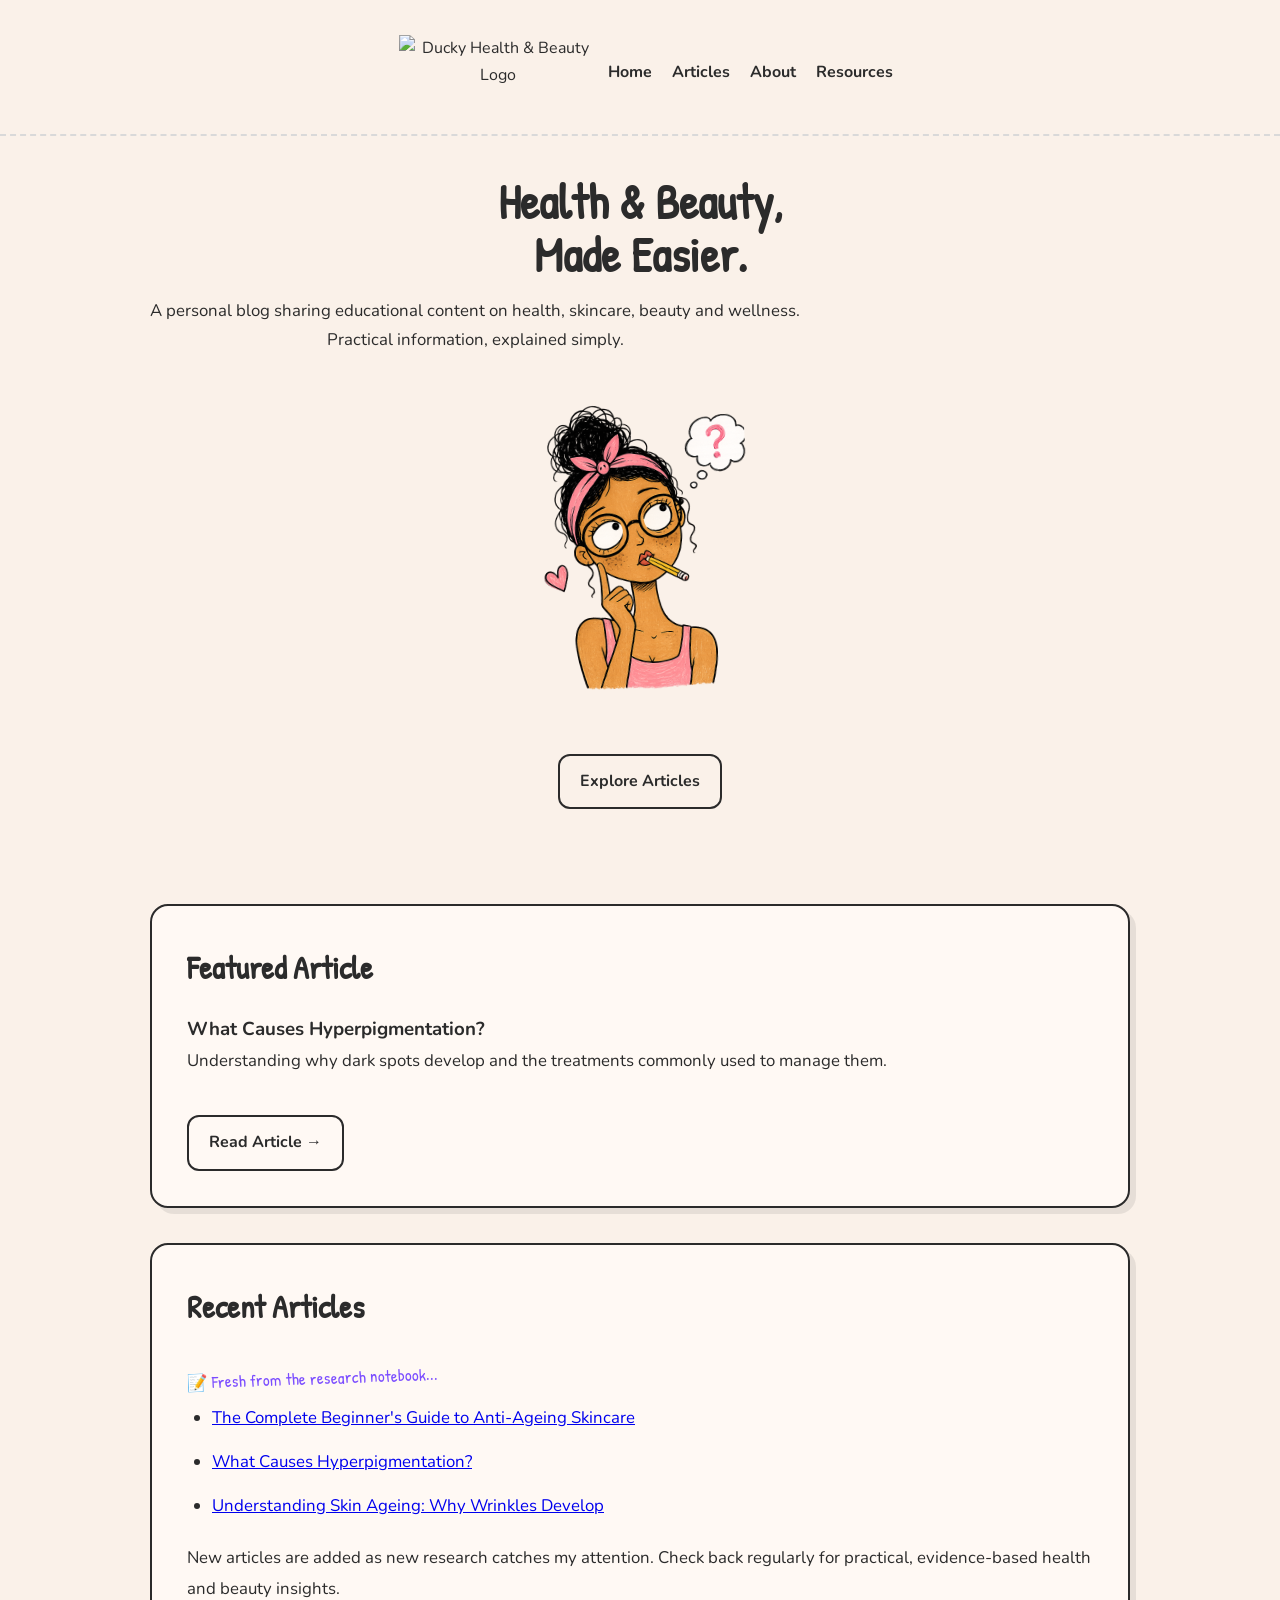
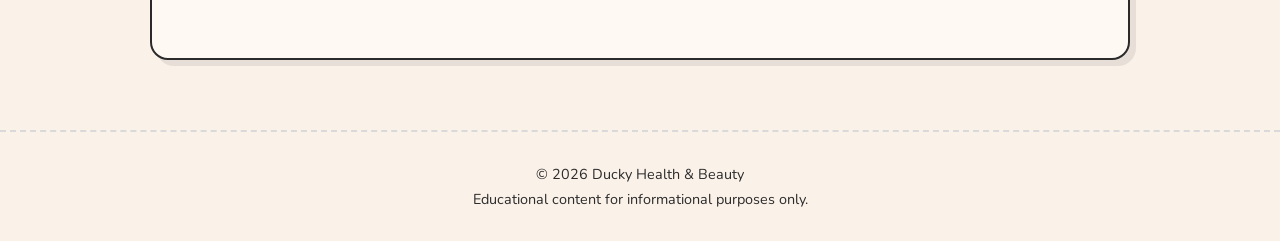
==== index.html @ b018201f "Update index.html" ====
<!DOCTYPE html>
<html lang="en">
<head>
    <meta charset="UTF-8">
    <meta name="viewport" content="width=device-width, initial-scale=1.0">
    <title>Ducky Health & Beauty</title>
    <link rel="stylesheet" href="css/style.css">

    
</head>

<body>
<header>

<div class="container">

<nav>

<div class="logo">
<img src="images/logo.png" alt="Ducky Health & Beauty Logo" class="hero-logo">
</div>

<ul>
<li><a href="index.html">Home</a></li>
<li><a href="#">Articles</a></li>
<li><a href="#">About</a></li>
<li><a href="#">Resources</a></li>
</ul>

</nav>

</div>

</header>

<main class="container">

<section class="hero">

<h1>Health & Beauty,<br>Made Easier.</h1>

<p>
A personal blog sharing educational content on health, skincare, beauty and wellness. Practical information, explained simply.
</p>
    
<img src="images/characters/libby-thinking.png"
     alt="Libby researching skincare"
     class="hero-character">
    
<a href="#" class="button">Explore Articles</a>

</section>

<section class="card">

<h2>Featured Article</h2>

<h3>What Causes Hyperpigmentation?</h3>

<p>
Understanding why dark spots develop and the treatments commonly used to manage them.
</p>

<a href="articles/hyperpigmentation.html" class="button">
Read Article →
</a>

</section>

<section class="card">

<h2>Recent Articles</h2>

<p class="scribble">
📝 Fresh from the research notebook...
</p>

<ul>

 <li>
<a href="articles/anti-ageing-skincare.html">
The Complete Beginner's Guide to Anti-Ageing Skincare
</a>
 </li>
    
<li>
<a href="articles/hyperpigmentation.html">
What Causes Hyperpigmentation?
</a>
</li>

<li>
<a href="articles/wrinkles-and-skin-ageing.html">
Understanding Skin Ageing: Why Wrinkles Develop
</a>
</li>

</ul>

<p style="margin-top:20px;">
New articles are added as new research catches my attention. Check back regularly for practical, evidence-based health and beauty insights.
</p>

</section>

</main>

<footer>

<div class="container">

<p>© 2026 Ducky Health & Beauty</p>
<p>Educational content for informational purposes only.</p>

</div>

</footer>
</body>
  </html>
---- css/style.css ----
/* ==================================================
   DUCKY HEALTH & BEAUTY v1.0
================================================== */

@import url('https://fonts.googleapis.com/css2?family=Patrick+Hand&family=Nunito:wght@400;600;700&display=swap');

*{
    margin:0;
    padding:0;
    box-sizing:border-box;
}

body{
    background:#FAF1E9;
    color:#2B2B2B;
    font-family:'Nunito',sans-serif;
    line-height:1.7;

}

.container{
    width:92%;
    max-width:980px;
    margin:auto;
}

header{
    padding:25px 0;
    border-bottom:2px dashed #d9d9d9;
}

nav{
    display:flex;
    justify-content:center;
    align-items:center;
    margin-top:10px;
}

.logo{
    text-align:center;
    margin-bottom:20px;
}

.logo img{
    width:220px;
    max-width:90%;
    height:auto;
    display:block;
    margin:0 auto;

}

.logo a{
    text-decoration:none;
    color:#2B2B2B;
}

nav ul{
    list-style:none;
    display:flex;
    gap:20px;
}

nav a{
    text-decoration:none;
    color:#2B2B2B;
    font-weight:700;
}
.hero-logo{
    width:260px;
    max-width:90%;
    height:auto;
    display:block;
    margin:0 auto 30px;
}
.hero{
    padding:40px 0 60px;
    text-align:center;

}

.hero h1{
    font-family:'Patrick Hand',cursive;
    font-size:3rem;
    line-height:1.1;
    margin-bottom:15px;
}

.hero p{
    max-width:650px;
    font-size:1.05rem;
}
.card{
    border:2px solid #2B2B2B;
    border-radius:18px;
    padding:35px;
    margin:35px 0;
    background:#FFF9F4;
    box-shadow:6px 6px 0 rgba(0,0,0,.08);
}

.card h2{
    font-family:'Patrick Hand',cursive;
    font-size:2rem;
    margin-bottom:18px;
}

.card p,
.card li{
    font-size:1.05rem;
    line-height:1.9;
}

.card p{
    margin-bottom:18px;
}

.card ul{
    padding-left:25px;
}

.card li{
    margin-bottom:12px;
   }

.scribble{
    font-family:'Patrick Hand',cursive;
    font-size:1.1rem;
    color:#7B4DFF;
    margin-bottom:12px;
    transform:rotate(-2deg);
}

.button{
    display:inline-block;
    margin-top:20px;
    padding:12px 20px;
    border:2px solid #2B2B2B;
    border-radius:12px;
    color:#2B2B2B;
    text-decoration:none;
    font-weight:700;
}

.button{
    display:inline-block;
    margin-top:20px;
    padding:12px 20px;
    border:2px solid #2B2B2B;
    border-radius:12px;
    color:#2B2B2B;
    text-decoration:none;
    font-weight:700;
    transition:.2s ease;
}

.button:hover{
    background:#FFF59D;
    transform:translateY(-2px);
}

footer{
    margin-top:70px;
    padding:30px 0;
    text-align:center;
    border-top:2px dashed #d9d9d9;
    font-size:.9rem;
}

/* ==========================================
   ARTICLE PAGE
========================================== */

.article-header{
    text-align:center;
    margin:40px auto 60px;
}

.article-header h1{
    font-family:'Patrick Hand',cursive;
    font-size:3.2rem;
    line-height:1.1;
    margin:20px 0 15px;
}

.article-date{
    font-family:'Patrick Hand',cursive;
    font-size:1.2rem;
    color:#666;
}

.article-header a{
    text-decoration:none;
    color:#2B2B2B;
    font-weight:700;
}

@media(max-width:700px){

nav{
    flex-direction:column;
    gap:15px;
}

nav ul{
    flex-wrap:wrap;
    justify-content:center;
}

.hero h1{
    font-size:2.3rem;
}

}

/* ==========================================
   WEBSITE CHARACTERS
========================================== */

.hero-character{

display:block;

width:220px;

max-width:80%;

margin:25px auto;

transform:rotate(-3deg);

}

/* ==========================================
   ARTICLE CHARACTER
========================================== */

.article-character{

display:block;

width:240px;

max-width:80%;

margin:25px auto;

transform:rotate(-2deg);

   }

/* ==========================================
   DUCKY'S PICK
========================================== */
.ducky-inline{
    width:1.2em;
    height:1.2em;
    object-fit:contain;
    vertical-align:-0.15em;
    margin-right:0.35em;
    display:inline-block;
   }
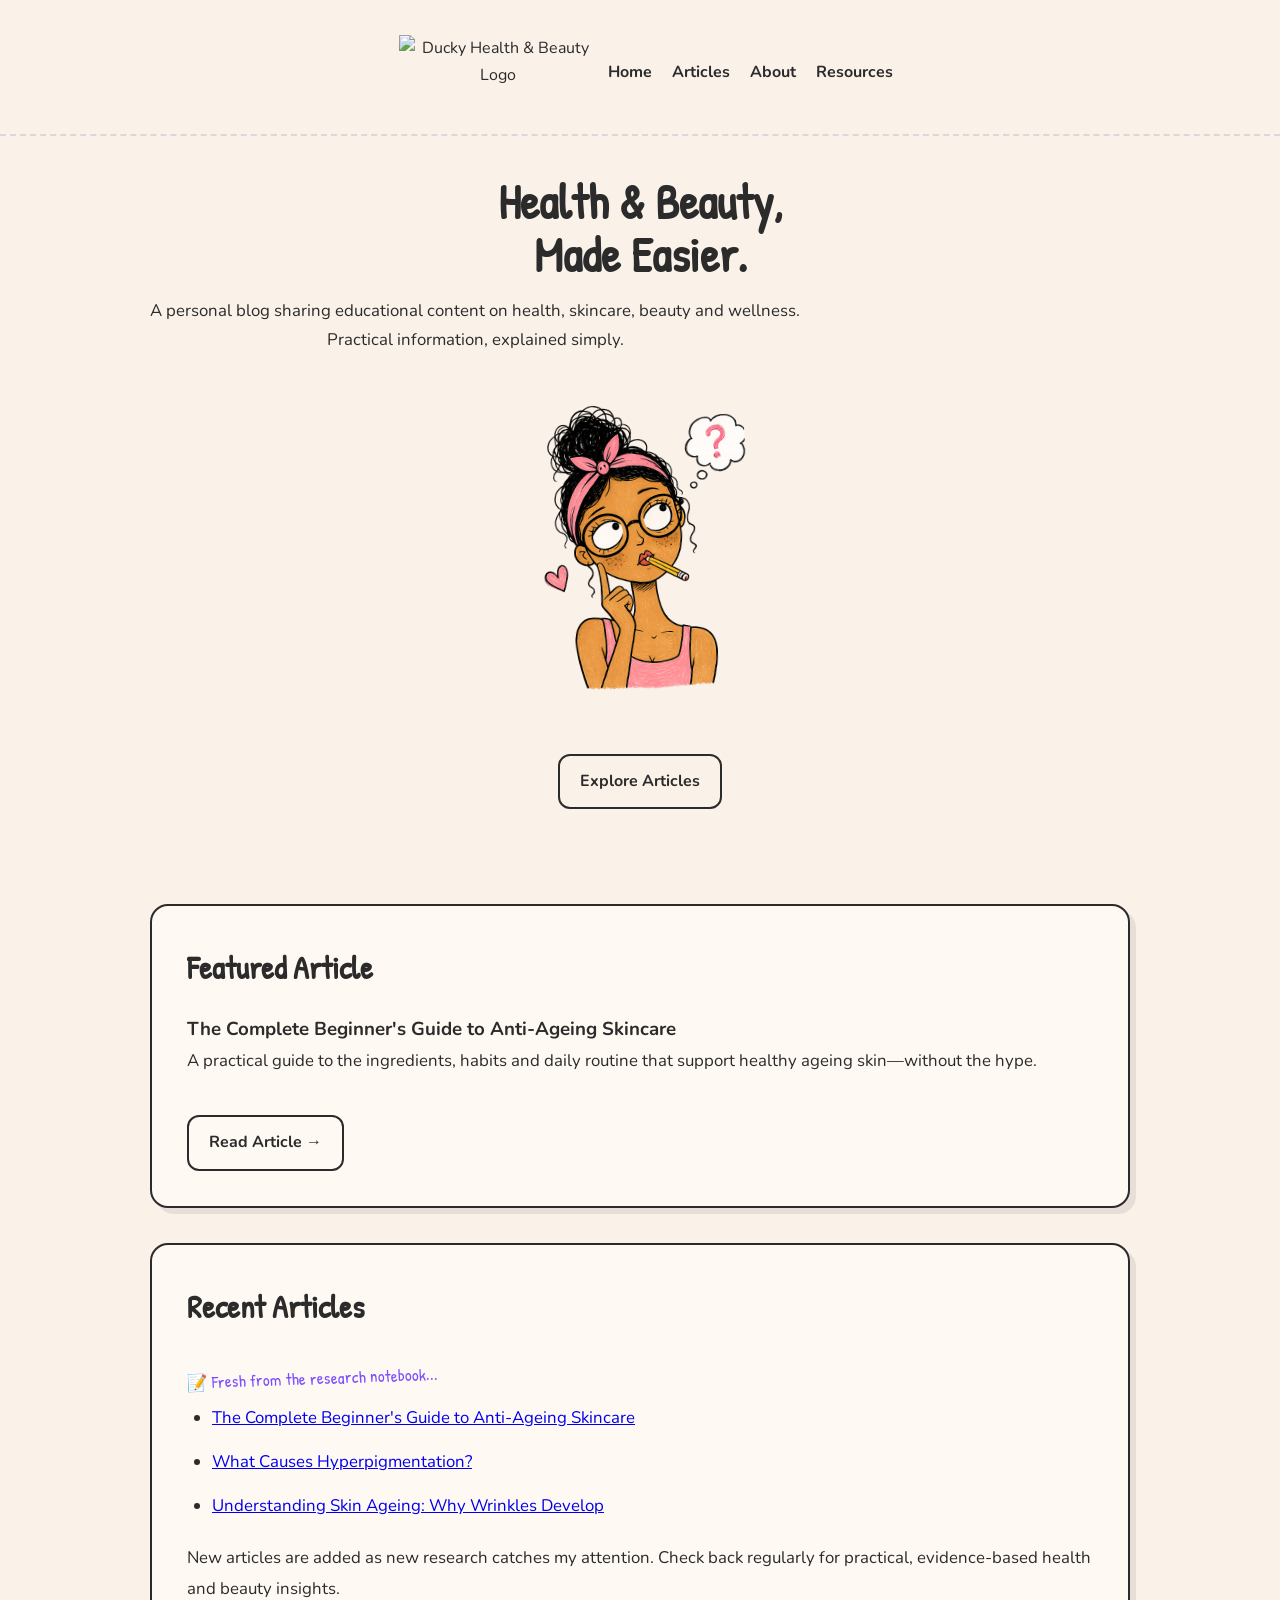
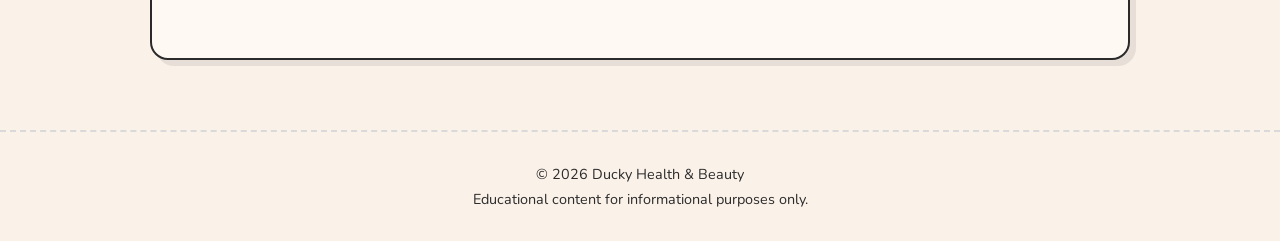
==== commit b158f5e3: "Update index.html" ====
--- a/index.html
+++ b/index.html
@@ -55,13 +55,13 @@
 
 <h2>Featured Article</h2>
 
-<h3>What Causes Hyperpigmentation?</h3>
+<h3>The Complete Beginner's Guide to Anti-Ageing Skincare</h3>
 
 <p>
-Understanding why dark spots develop and the treatments commonly used to manage them.
+A practical guide to the ingredients, habits and daily routine that support healthy ageing skin—without the hype.
 </p>
 
-<a href="articles/hyperpigmentation.html" class="button">
+<a href="articles/anti-ageing-skincare.html" class="button">
 Read Article →
 </a>
 
